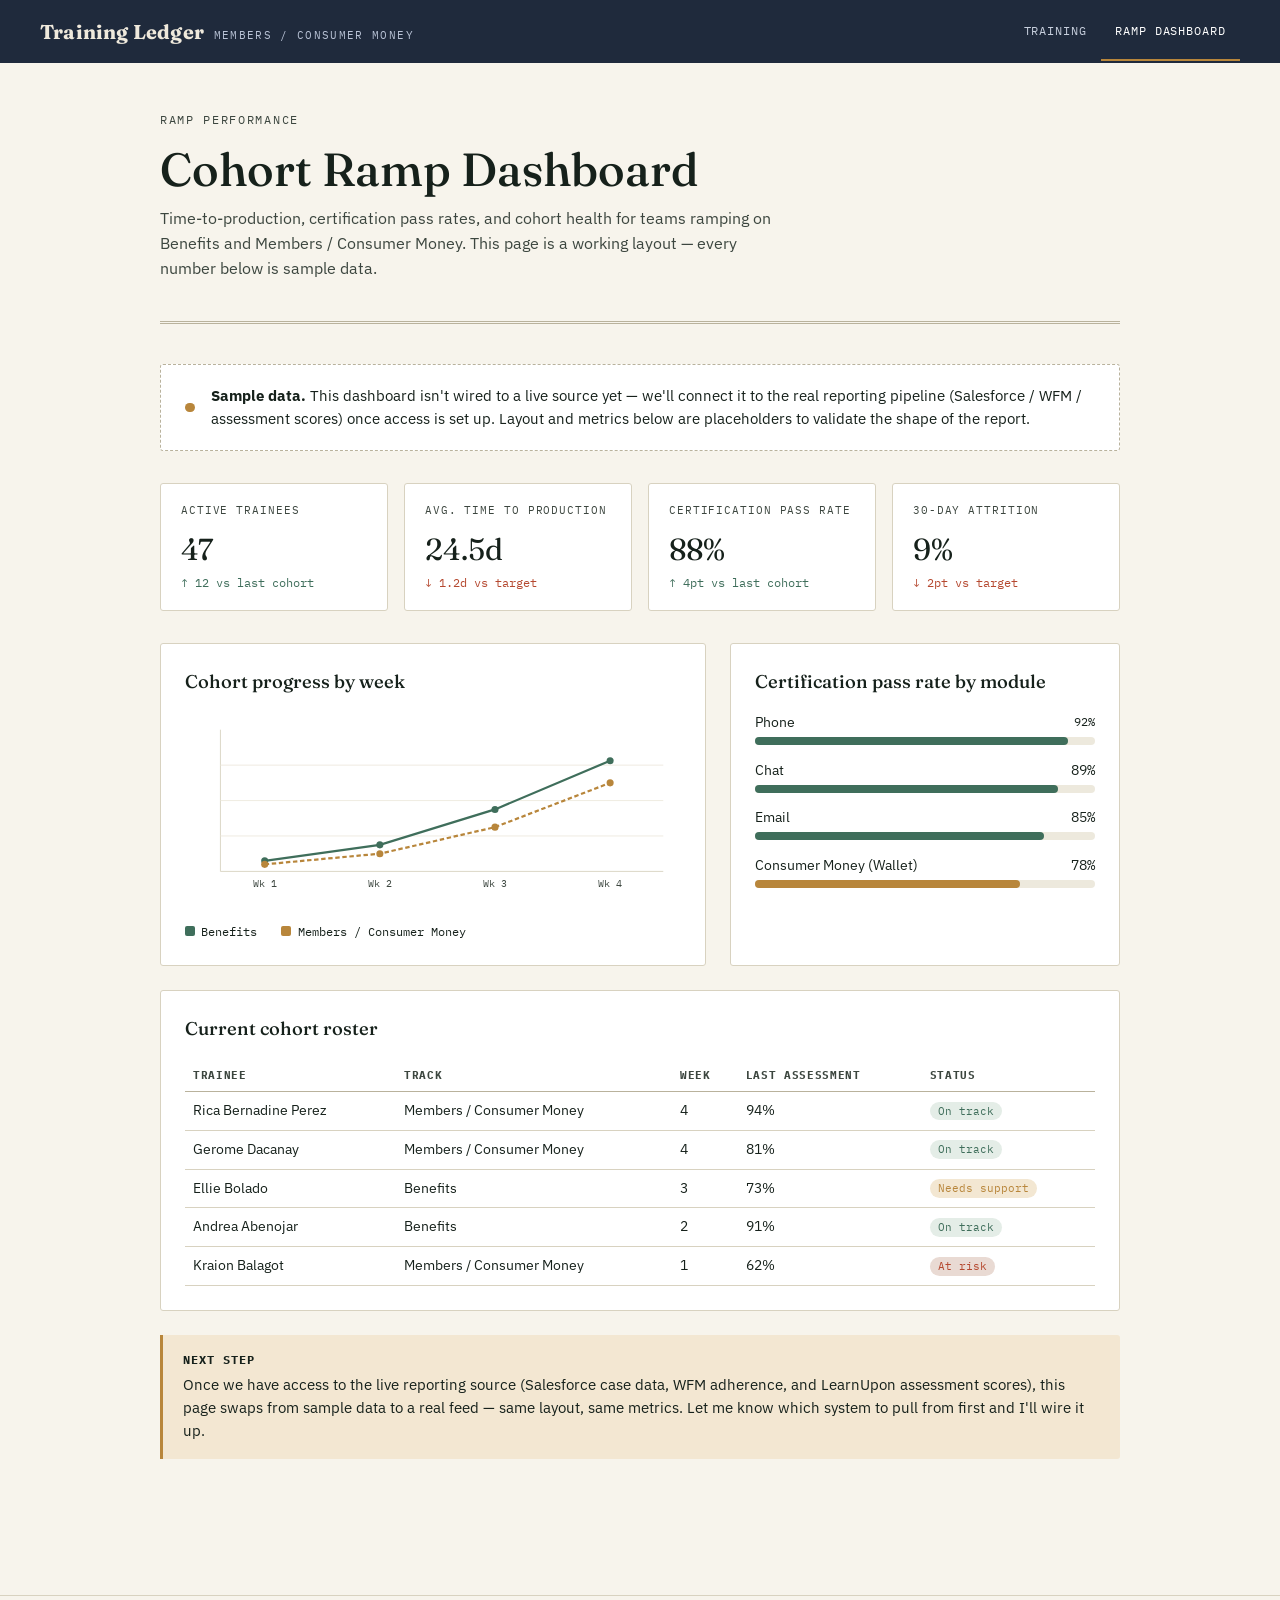
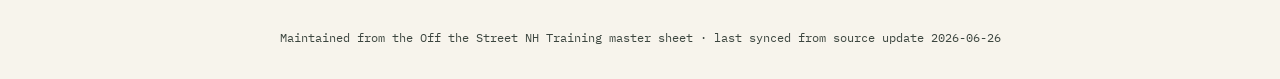
==== dashboard.html @ bc0630bf "Add files via upload" ====
<!DOCTYPE html>
<html lang="en">
<head>
<meta charset="UTF-8">
<meta name="viewport" content="width=device-width, initial-scale=1.0">
<title>Ramp Dashboard — Vendor Training Ledger</title>
<link rel="stylesheet" href="style.css">
</head>
<body>

<div class="topbar">
  <a class="topbar__brand" href="index.html">
    <strong>Training Ledger</strong>
    <span>Members / Consumer Money</span>
  </a>
  <nav class="tabs">
    <a href="index.html">Training</a>
    <a href="dashboard.html" class="active">Ramp Dashboard</a>
  </nav>
</div>

<main>
  <div class="ledger-head">
    <p class="ledger-head__eyebrow">Ramp Performance</p>
    <h1>Cohort Ramp Dashboard</h1>
    <p>Time-to-production, certification pass rates, and cohort health for teams ramping on Benefits and Members / Consumer Money. This page is a working layout — every number below is sample data.</p>
  </div>

  <div class="dash-banner">
    <span class="dash-banner__dot"></span>
    <span><b>Sample data.</b> This dashboard isn't wired to a live source yet — we'll connect it to the real reporting pipeline (Salesforce / WFM / assessment scores) once access is set up. Layout and metrics below are placeholders to validate the shape of the report.</span>
  </div>

  <div class="grid-stats">
    <div class="stat">
      <div class="stat__label">Active trainees</div>
      <div class="stat__value">47</div>
      <div class="stat__delta -up">↑ 12 vs last cohort</div>
    </div>
    <div class="stat">
      <div class="stat__label">Avg. time to production</div>
      <div class="stat__value">24.5d</div>
      <div class="stat__delta -down">↓ 1.2d vs target</div>
    </div>
    <div class="stat">
      <div class="stat__label">Certification pass rate</div>
      <div class="stat__value">88%</div>
      <div class="stat__delta -up">↑ 4pt vs last cohort</div>
    </div>
    <div class="stat">
      <div class="stat__label">30-day attrition</div>
      <div class="stat__value">9%</div>
      <div class="stat__delta -down">↓ 2pt vs target</div>
    </div>
  </div>

  <div class="panel-grid">
    <div class="panel">
      <h3>Cohort progress by week</h3>
      <svg viewBox="0 0 560 220" width="100%" role="img" aria-label="Line chart of cumulative trainees certified by week, rising from week 1 through week 4">
        <line x1="40" y1="180" x2="540" y2="180" stroke="#D8D2C0" stroke-width="1"/>
        <line x1="40" y1="20" x2="40" y2="180" stroke="#D8D2C0" stroke-width="1"/>
        <!-- gridlines -->
        <line x1="40" y1="140" x2="540" y2="140" stroke="#EDE9DD" stroke-width="1"/>
        <line x1="40" y1="100" x2="540" y2="100" stroke="#EDE9DD" stroke-width="1"/>
        <line x1="40" y1="60" x2="540" y2="60" stroke="#EDE9DD" stroke-width="1"/>
        <!-- Benefits track line (teal) -->
        <polyline points="90,168 220,150 350,110 480,55" fill="none" stroke="#3F6E5B" stroke-width="2.5"/>
        <circle cx="90" cy="168" r="4" fill="#3F6E5B"/>
        <circle cx="220" cy="150" r="4" fill="#3F6E5B"/>
        <circle cx="350" cy="110" r="4" fill="#3F6E5B"/>
        <circle cx="480" cy="55" r="4" fill="#3F6E5B"/>
        <!-- Members / Money track line (amber) -->
        <polyline points="90,172 220,160 350,130 480,80" fill="none" stroke="#B8863B" stroke-width="2.5" stroke-dasharray="5 3"/>
        <circle cx="90" cy="172" r="4" fill="#B8863B"/>
        <circle cx="220" cy="160" r="4" fill="#B8863B"/>
        <circle cx="350" cy="130" r="4" fill="#B8863B"/>
        <circle cx="480" cy="80" r="4" fill="#B8863B"/>
        <!-- x labels -->
        <text x="90" y="198" font-family="IBM Plex Mono" font-size="11" fill="#3C463F" text-anchor="middle">Wk 1</text>
        <text x="220" y="198" font-family="IBM Plex Mono" font-size="11" fill="#3C463F" text-anchor="middle">Wk 2</text>
        <text x="350" y="198" font-family="IBM Plex Mono" font-size="11" fill="#3C463F" text-anchor="middle">Wk 3</text>
        <text x="480" y="198" font-family="IBM Plex Mono" font-size="11" fill="#3C463F" text-anchor="middle">Wk 4</text>
      </svg>
      <div style="display:flex; gap:1.5rem; font-family:var(--font-mono); font-size:.78rem; margin-top:.5rem;">
        <span><span style="display:inline-block;width:10px;height:10px;background:#3F6E5B;border-radius:2px;margin-right:.4rem;"></span>Benefits</span>
        <span><span style="display:inline-block;width:10px;height:10px;background:#B8863B;border-radius:2px;margin-right:.4rem;"></span>Members / Consumer Money</span>
      </div>
    </div>

    <div class="panel">
      <h3>Certification pass rate by module</h3>
      <div style="display:flex; flex-direction:column; gap:.9rem; font-size:.85rem;">
        <div>
          <div style="display:flex; justify-content:space-between; margin-bottom:.25rem;"><span>Phone</span><span class="stat__delta" style="font-family:var(--font-mono);">92%</span></div>
          <div style="background:#EDE9DD; border-radius:99px; height:8px;"><div style="width:92%; background:var(--teal); height:8px; border-radius:99px;"></div></div>
        </div>
        <div>
          <div style="display:flex; justify-content:space-between; margin-bottom:.25rem;"><span>Chat</span><span style="font-family:var(--font-mono);">89%</span></div>
          <div style="background:#EDE9DD; border-radius:99px; height:8px;"><div style="width:89%; background:var(--teal); height:8px; border-radius:99px;"></div></div>
        </div>
        <div>
          <div style="display:flex; justify-content:space-between; margin-bottom:.25rem;"><span>Email</span><span style="font-family:var(--font-mono);">85%</span></div>
          <div style="background:#EDE9DD; border-radius:99px; height:8px;"><div style="width:85%; background:var(--teal); height:8px; border-radius:99px;"></div></div>
        </div>
        <div>
          <div style="display:flex; justify-content:space-between; margin-bottom:.25rem;"><span>Consumer Money (Wallet)</span><span style="font-family:var(--font-mono);">78%</span></div>
          <div style="background:#EDE9DD; border-radius:99px; height:8px;"><div style="width:78%; background:var(--amber); height:8px; border-radius:99px;"></div></div>
        </div>
      </div>
    </div>
  </div>

  <div class="panel">
    <h3>Current cohort roster</h3>
    <table class="roster">
      <thead>
        <tr><th>Trainee</th><th>Track</th><th>Week</th><th>Last assessment</th><th>Status</th></tr>
      </thead>
      <tbody>
        <tr><td>Rica Bernadine Perez</td><td>Members / Consumer Money</td><td>4</td><td>94%</td><td><span class="pill -green">On track</span></td></tr>
        <tr><td>Gerome Dacanay</td><td>Members / Consumer Money</td><td>4</td><td>81%</td><td><span class="pill -green">On track</span></td></tr>
        <tr><td>Ellie Bolado</td><td>Benefits</td><td>3</td><td>73%</td><td><span class="pill -amber">Needs support</span></td></tr>
        <tr><td>Andrea Abenojar</td><td>Benefits</td><td>2</td><td>91%</td><td><span class="pill -green">On track</span></td></tr>
        <tr><td>Kraion Balagot</td><td>Members / Consumer Money</td><td>1</td><td>62%</td><td><span class="pill -red">At risk</span></td></tr>
      </tbody>
    </table>
  </div>

  <div class="note">
    <strong>Next step</strong>
    Once we have access to the live reporting source (Salesforce case data, WFM adherence, and LearnUpon assessment scores), this page swaps from sample data to a real feed — same layout, same metrics. Let me know which system to pull from first and I'll wire it up.
  </div>
</main>

<footer>
  Maintained from the Off the Street NH Training master sheet · last synced from source update 2026-06-26
</footer>

</body>
</html>
---- style.css ----
/* ============================================================
   Vendor Training Ledger — shared design system
   ============================================================ */

@import url('https://fonts.googleapis.com/css2?family=Fraunces:opsz,wght@9..144,400;9..144,500;9..144,600&family=IBM+Plex+Sans:wght@400;500;600;700&family=IBM+Plex+Mono:wght@400;500;600&display=swap');

:root{
  --ink: #16211B;
  --ink-soft: #3C463F;
  --paper: #F7F4EC;
  --paper-raised: #FFFFFF;
  --line: #D8D2C0;
  --line-strong: #B9B29C;
  --navy: #1F2A3C;
  --navy-soft: #33455F;
  --teal: #3F6E5B;
  --teal-tint: #E4EDE7;
  --amber: #B8863B;
  --amber-tint: #F3E7D2;
  --red-tint: #E9DAD3;

  --font-display: 'Fraunces', serif;
  --font-body: 'IBM Plex Sans', sans-serif;
  --font-mono: 'IBM Plex Mono', monospace;

  --radius: 3px;
}

*{ box-sizing: border-box; }

html{ scroll-behavior: smooth; }

body{
  margin: 0;
  background: var(--paper);
  color: var(--ink);
  font-family: var(--font-body);
  font-size: 16px;
  line-height: 1.55;
  -webkit-font-smoothing: antialiased;
}

a{ color: var(--teal); text-decoration-thickness: 1px; }
a:hover{ color: var(--navy); }
a:focus-visible, button:focus-visible, summary:focus-visible{
  outline: 2px solid var(--amber);
  outline-offset: 2px;
}

/* ---------- Top bar / ledger tabs ---------- */

.topbar{
  background: var(--navy);
  color: #EFE9DC;
  padding: 0 clamp(1rem, 4vw, 2.5rem);
  display: flex;
  align-items: center;
  justify-content: space-between;
  flex-wrap: wrap;
  gap: .75rem;
}

.topbar__brand{
  display: flex;
  align-items: baseline;
  gap: .6rem;
  padding: 1rem 0;
  text-decoration: none;
  color: #EFE9DC;
}
.topbar__brand strong{
  font-family: var(--font-display);
  font-size: 1.25rem;
  letter-spacing: .01em;
}
.topbar__brand span{
  font-family: var(--font-mono);
  font-size: .7rem;
  color: #B9C3D6;
  text-transform: uppercase;
  letter-spacing: .12em;
}

.tabs{
  display: flex;
  gap: 0;
  flex-wrap: wrap;
}
.tabs a{
  font-family: var(--font-mono);
  font-size: .78rem;
  text-transform: uppercase;
  letter-spacing: .07em;
  color: #C7CFDD;
  text-decoration: none;
  padding: 1.15rem .9rem;
  border-bottom: 2px solid transparent;
  transition: color .15s ease, border-color .15s ease;
}
.tabs a:hover{ color: #fff; }
.tabs a.active{
  color: #fff;
  border-bottom-color: var(--amber);
}

/* ---------- Layout shell ---------- */

main{
  max-width: 1040px;
  margin: 0 auto;
  padding: clamp(1.5rem, 4vw, 3rem) clamp(1rem, 4vw, 2.5rem) 6rem;
}

/* ---------- Ledger header (per-page masthead) ---------- */

.ledger-head{
  border-bottom: 3px double var(--line-strong);
  padding-bottom: 1.5rem;
  margin-bottom: 2.5rem;
}
.ledger-head__eyebrow{
  font-family: var(--font-mono);
  font-size: .75rem;
  letter-spacing: .14em;
  text-transform: uppercase;
  color: var(--ink-soft);
  margin: 0 0 .6rem;
}
.ledger-head h1{
  font-family: var(--font-display);
  font-weight: 500;
  font-size: clamp(2rem, 4vw, 2.9rem);
  margin: 0 0 .75rem;
  line-height: 1.05;
}
.ledger-head p{
  max-width: 62ch;
  color: var(--ink-soft);
  margin: 0 0 1rem;
}
.ledger-head__meta{
  display: flex;
  flex-wrap: wrap;
  gap: 1.5rem;
  font-family: var(--font-mono);
  font-size: .8rem;
  color: var(--ink-soft);
}
.ledger-head__meta b{ color: var(--ink); }

/* ---------- Track cards (index page) ---------- */

.tracks{
  display: grid;
  grid-template-columns: repeat(auto-fit, minmax(280px, 1fr));
  gap: 1.25rem;
  margin: 2rem 0 3rem;
}
.track-card{
  background: var(--paper-raised);
  border: 1px solid var(--line);
  border-radius: var(--radius);
  padding: 1.75rem;
  display: flex;
  flex-direction: column;
  gap: .85rem;
  text-decoration: none;
  color: var(--ink);
  position: relative;
  overflow: hidden;
  transition: border-color .15s ease, transform .15s ease;
}
.track-card:hover{
  border-color: var(--line-strong);
  transform: translateY(-2px);
}
.track-card::before{
  content: '';
  position: absolute;
  top: 0; left: 0; right: 0;
  height: 5px;
}
.track-card.-benefits::before{ background: var(--teal); }
.track-card.-money::before{ background: var(--amber); }
.track-card.-dashboard::before{ background: var(--line-strong); }

.track-card__tag{
  font-family: var(--font-mono);
  font-size: .7rem;
  text-transform: uppercase;
  letter-spacing: .1em;
  width: fit-content;
  padding: .2rem .55rem;
  border-radius: 999px;
}
.track-card.-benefits .track-card__tag{ background: var(--teal-tint); color: var(--teal); }
.track-card.-money .track-card__tag{ background: var(--amber-tint); color: var(--amber); }
.track-card.-dashboard .track-card__tag{ background: #EDEDED; color: #6B6B6B; }

.track-card h2{
  font-family: var(--font-display);
  font-size: 1.5rem;
  margin: 0;
  font-weight: 500;
}
.track-card p{ color: var(--ink-soft); margin: 0; font-size: .95rem; }
.track-card__foot{
  margin-top: auto;
  font-family: var(--font-mono);
  font-size: .78rem;
  color: var(--ink-soft);
  display: flex;
  justify-content: space-between;
  padding-top: .75rem;
  border-top: 1px solid var(--line);
}

/* ---------- Overview ledger table ---------- */

.statement{
  width: 100%;
  border-collapse: collapse;
  margin: 0 0 2.5rem;
  font-size: .95rem;
}
.statement caption{
  text-align: left;
  font-family: var(--font-mono);
  font-size: .75rem;
  text-transform: uppercase;
  letter-spacing: .1em;
  color: var(--ink-soft);
  margin-bottom: .6rem;
}
.statement th{
  text-align: left;
  font-family: var(--font-mono);
  font-size: .72rem;
  text-transform: uppercase;
  letter-spacing: .08em;
  color: var(--ink-soft);
  border-bottom: 1px solid var(--line-strong);
  padding: .5rem .6rem;
}
.statement td{
  border-bottom: 1px solid var(--line);
  padding: .7rem .6rem;
  vertical-align: top;
}
.statement tr:last-child td{ border-bottom: 1px solid var(--line-strong); }
.statement td.-week{
  font-family: var(--font-mono);
  font-weight: 600;
  white-space: nowrap;
}

/* ---------- Week ledger (collapsible) ---------- */

.week{
  border: 1px solid var(--line);
  border-radius: var(--radius);
  margin-bottom: 1rem;
  background: var(--paper-raised);
  overflow: hidden;
}
.week summary{
  cursor: pointer;
  list-style: none;
  padding: 1rem 1.25rem;
  display: flex;
  align-items: baseline;
  justify-content: space-between;
  gap: 1rem;
  background: var(--paper);
  font-family: var(--font-mono);
}
.week summary::-webkit-details-marker{ display: none; }
.week summary::after{
  content: '+';
  font-size: 1.1rem;
  color: var(--ink-soft);
  margin-left: auto;
  flex-shrink: 0;
}
.week[open] summary::after{ content: '–'; }
.week summary .week__title{
  font-family: var(--font-display);
  font-size: 1.2rem;
  color: var(--ink);
}
.week summary .week__sub{
  font-size: .78rem;
  color: var(--ink-soft);
  text-transform: uppercase;
  letter-spacing: .06em;
}

.day-block{
  padding: 0 1.25rem;
}
.day-block h4{
  font-family: var(--font-mono);
  font-size: .75rem;
  text-transform: uppercase;
  letter-spacing: .1em;
  color: var(--amber);
  margin: 1.25rem 0 .5rem;
  padding-top: 1rem;
  border-top: 1px solid var(--line);
}
.day-block:first-of-type h4{ border-top: none; padding-top: 0; margin-top: 1rem; }

.ledger-line{
  display: grid;
  grid-template-columns: 1fr auto;
  gap: .25rem 1rem;
  padding: .55rem 0;
  border-bottom: 1px dotted var(--line);
  align-items: baseline;
}
.ledger-line:last-child{ border-bottom: none; }
.ledger-line__topic{ font-weight: 500; }
.ledger-line__material{
  grid-column: 1 / -1;
  font-size: .85rem;
  color: var(--ink-soft);
}
.ledger-line__material em{ color: var(--teal); font-style: normal; }
.ledger-line__dur{
  font-family: var(--font-mono);
  font-size: .82rem;
  color: var(--ink-soft);
  white-space: nowrap;
}

.week-total{
  display: flex;
  justify-content: flex-end;
  font-family: var(--font-mono);
  font-size: .8rem;
  padding: .85rem 1.25rem;
  border-top: 2px solid var(--ink);
  margin-top: .5rem;
  color: var(--ink);
  background: var(--paper);
}
.week-total b{ margin-left: .5rem; }

/* ---------- Callouts / notes ---------- */

.note{
  border-left: 3px solid var(--amber);
  background: var(--amber-tint);
  padding: 1rem 1.25rem;
  border-radius: 0 var(--radius) var(--radius) 0;
  font-size: .92rem;
  margin: 1.5rem 0 2.5rem;
}
.note strong{ display: block; margin-bottom: .3rem; font-family: var(--font-mono); font-size: .75rem; text-transform: uppercase; letter-spacing: .08em; }
.note a{ font-weight: 600; }

/* ---------- Dashboard ---------- */

.dash-banner{
  border: 1px dashed var(--line-strong);
  background: var(--paper-raised);
  border-radius: var(--radius);
  padding: 1.25rem 1.5rem;
  display: flex;
  align-items: center;
  gap: 1rem;
  margin-bottom: 2rem;
  font-size: .92rem;
}
.dash-banner__dot{
  width: .6rem; height: .6rem; border-radius: 50%;
  background: var(--amber); flex-shrink: 0;
}

.grid-stats{
  display: grid;
  grid-template-columns: repeat(auto-fit, minmax(190px, 1fr));
  gap: 1rem;
  margin-bottom: 2rem;
}
.stat{
  background: var(--paper-raised);
  border: 1px solid var(--line);
  border-radius: var(--radius);
  padding: 1.1rem 1.25rem;
}
.stat__label{
  font-family: var(--font-mono);
  font-size: .7rem;
  text-transform: uppercase;
  letter-spacing: .08em;
  color: var(--ink-soft);
  margin-bottom: .4rem;
}
.stat__value{
  font-family: var(--font-display);
  font-size: 1.9rem;
}
.stat__delta{ font-family: var(--font-mono); font-size: .78rem; }
.stat__delta.-up{ color: var(--teal); }
.stat__delta.-down{ color: #B5482F; }

.panel{
  background: var(--paper-raised);
  border: 1px solid var(--line);
  border-radius: var(--radius);
  padding: 1.5rem;
  margin-bottom: 1.5rem;
}
.panel h3{
  font-family: var(--font-display);
  font-weight: 500;
  font-size: 1.15rem;
  margin: 0 0 1rem;
}
.panel-grid{
  display: grid;
  grid-template-columns: 1.4fr 1fr;
  gap: 1.5rem;
}
@media (max-width: 760px){ .panel-grid{ grid-template-columns: 1fr; } }

table.roster{ width: 100%; border-collapse: collapse; font-size: .88rem; }
table.roster th{
  text-align: left; font-family: var(--font-mono); font-size: .68rem;
  text-transform: uppercase; letter-spacing: .06em; color: var(--ink-soft);
  border-bottom: 1px solid var(--line-strong); padding: .45rem .5rem;
}
table.roster td{ padding: .5rem; border-bottom: 1px solid var(--line); }
.pill{
  font-family: var(--font-mono);
  font-size: .7rem;
  padding: .15rem .5rem;
  border-radius: 999px;
  white-space: nowrap;
}
.pill.-green{ background: var(--teal-tint); color: var(--teal); }
.pill.-amber{ background: var(--amber-tint); color: var(--amber); }
.pill.-red{ background: var(--red-tint); color: #B5482F; }

/* ---------- Footer ---------- */

footer{
  border-top: 1px solid var(--line);
  padding: 2rem clamp(1rem, 4vw, 2.5rem);
  font-family: var(--font-mono);
  font-size: .78rem;
  color: var(--ink-soft);
  text-align: center;
}

/* ---------- Reduced motion ---------- */
@media (prefers-reduced-motion: reduce){
  html{ scroll-behavior: auto; }
  .track-card{ transition: none; }
}
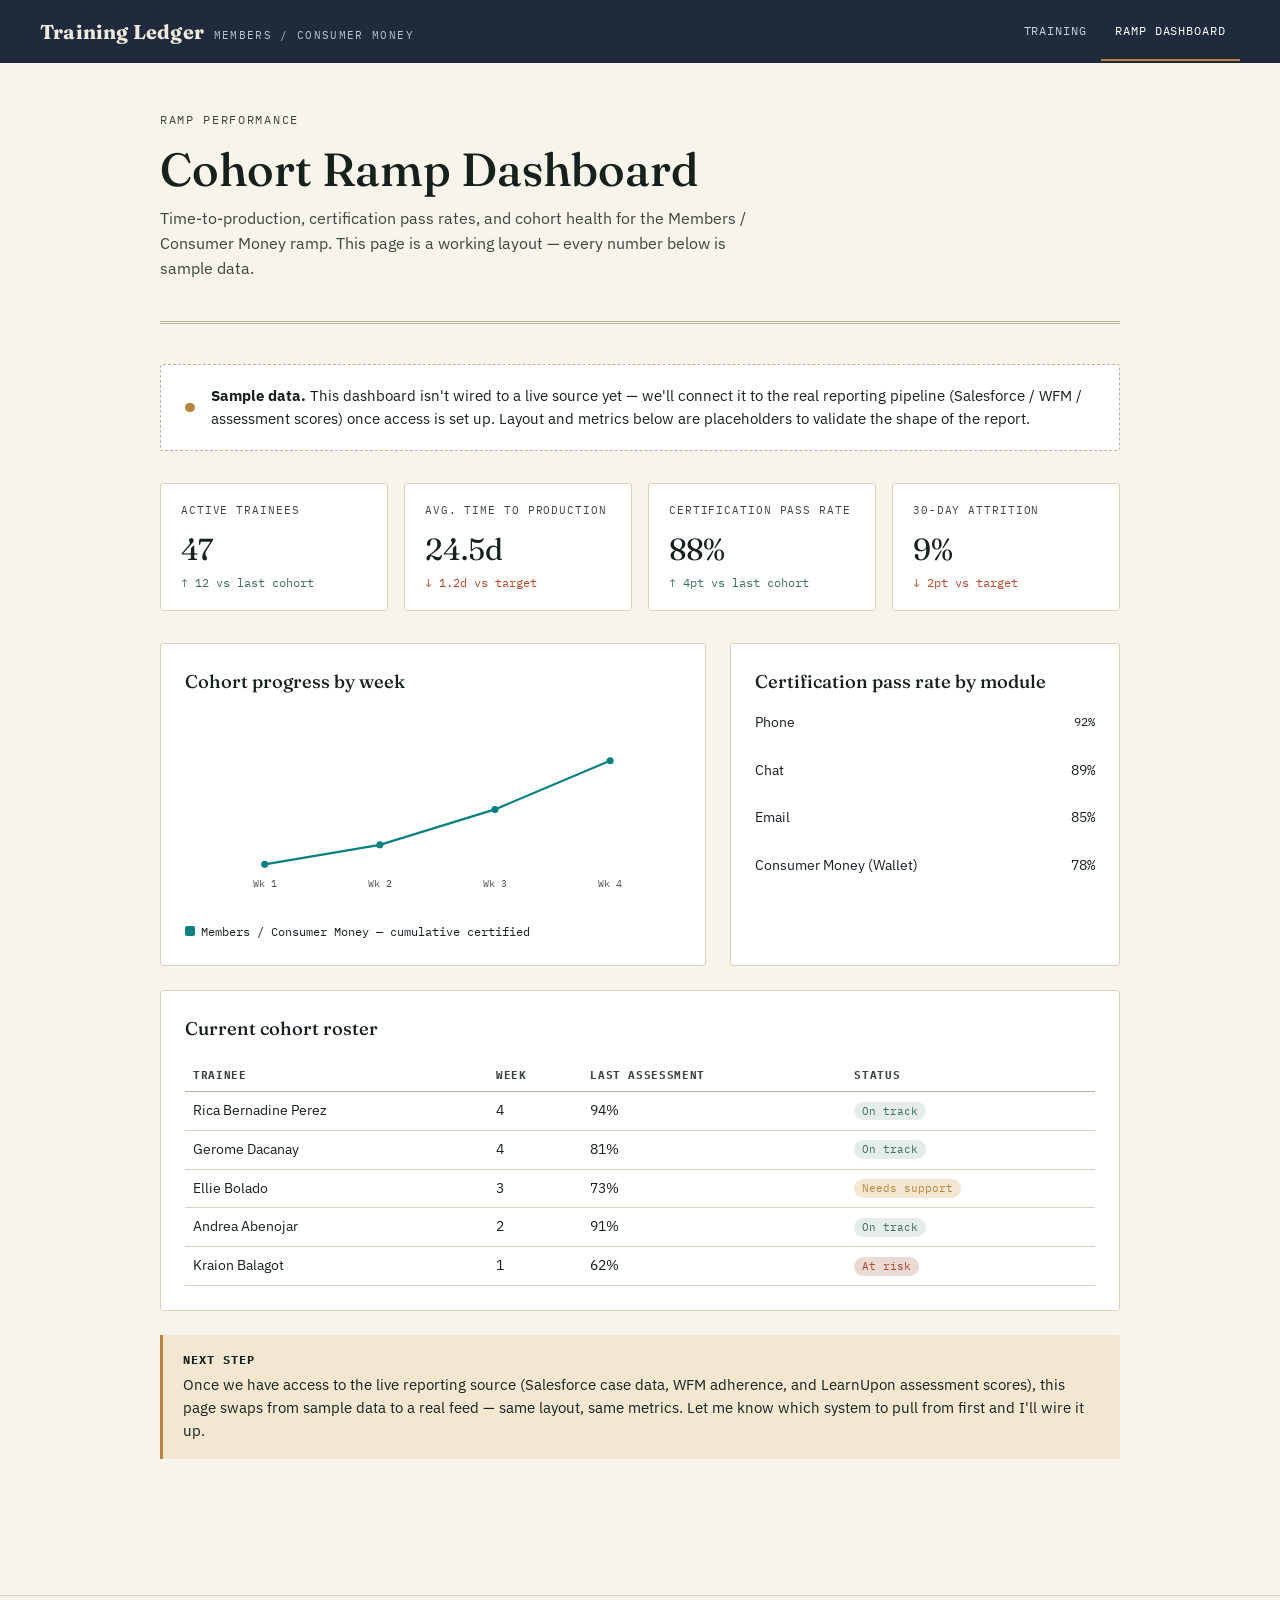
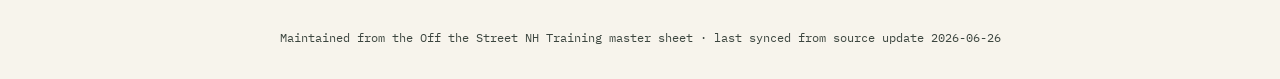
==== commit 7f0dc22d: "Refine cohort dashboard layout and metrics Updated text and styling for cohort dashboard, including " ====
--- a/dashboard.html
+++ b/dashboard.html
@@ -23,7 +23,7 @@
   <div class="ledger-head">
     <p class="ledger-head__eyebrow">Ramp Performance</p>
     <h1>Cohort Ramp Dashboard</h1>
-    <p>Time-to-production, certification pass rates, and cohort health for teams ramping on Benefits and Members / Consumer Money. This page is a working layout — every number below is sample data.</p>
+    <p>Time-to-production, certification pass rates, and cohort health for the Members / Consumer Money ramp. This page is a working layout — every number below is sample data.</p>
   </div>
 
   <div class="dash-banner">
@@ -58,33 +58,26 @@
     <div class="panel">
       <h3>Cohort progress by week</h3>
       <svg viewBox="0 0 560 220" width="100%" role="img" aria-label="Line chart of cumulative trainees certified by week, rising from week 1 through week 4">
-        <line x1="40" y1="180" x2="540" y2="180" stroke="#D8D2C0" stroke-width="1"/>
-        <line x1="40" y1="20" x2="40" y2="180" stroke="#D8D2C0" stroke-width="1"/>
+        <line x1="40" y1="180" x2="540" y2="180" stroke="var(--salt-500)" stroke-width="1"/>
+        <line x1="40" y1="20" x2="40" y2="180" stroke="var(--salt-500)" stroke-width="1"/>
         <!-- gridlines -->
-        <line x1="40" y1="140" x2="540" y2="140" stroke="#EDE9DD" stroke-width="1"/>
-        <line x1="40" y1="100" x2="540" y2="100" stroke="#EDE9DD" stroke-width="1"/>
-        <line x1="40" y1="60" x2="540" y2="60" stroke="#EDE9DD" stroke-width="1"/>
-        <!-- Benefits track line (teal) -->
-        <polyline points="90,168 220,150 350,110 480,55" fill="none" stroke="#3F6E5B" stroke-width="2.5"/>
-        <circle cx="90" cy="168" r="4" fill="#3F6E5B"/>
-        <circle cx="220" cy="150" r="4" fill="#3F6E5B"/>
-        <circle cx="350" cy="110" r="4" fill="#3F6E5B"/>
-        <circle cx="480" cy="55" r="4" fill="#3F6E5B"/>
-        <!-- Members / Money track line (amber) -->
-        <polyline points="90,172 220,160 350,130 480,80" fill="none" stroke="#B8863B" stroke-width="2.5" stroke-dasharray="5 3"/>
-        <circle cx="90" cy="172" r="4" fill="#B8863B"/>
-        <circle cx="220" cy="160" r="4" fill="#B8863B"/>
-        <circle cx="350" cy="130" r="4" fill="#B8863B"/>
-        <circle cx="480" cy="80" r="4" fill="#B8863B"/>
+        <line x1="40" y1="140" x2="540" y2="140" stroke="var(--salt-400)" stroke-width="1"/>
+        <line x1="40" y1="100" x2="540" y2="100" stroke="var(--salt-400)" stroke-width="1"/>
+        <line x1="40" y1="60" x2="540" y2="60" stroke="var(--salt-400)" stroke-width="1"/>
+        <!-- Members / Money track line -->
+        <polyline points="90,172 220,150 350,110 480,55" fill="none" stroke="#0A8080" stroke-width="2.5"/>
+        <circle cx="90" cy="172" r="4" fill="#0A8080"/>
+        <circle cx="220" cy="150" r="4" fill="#0A8080"/>
+        <circle cx="350" cy="110" r="4" fill="#0A8080"/>
+        <circle cx="480" cy="55" r="4" fill="#0A8080"/>
         <!-- x labels -->
-        <text x="90" y="198" font-family="IBM Plex Mono" font-size="11" fill="#3C463F" text-anchor="middle">Wk 1</text>
-        <text x="220" y="198" font-family="IBM Plex Mono" font-size="11" fill="#3C463F" text-anchor="middle">Wk 2</text>
-        <text x="350" y="198" font-family="IBM Plex Mono" font-size="11" fill="#3C463F" text-anchor="middle">Wk 3</text>
-        <text x="480" y="198" font-family="IBM Plex Mono" font-size="11" fill="#3C463F" text-anchor="middle">Wk 4</text>
+        <text x="90" y="198" font-family="IBM Plex Mono" font-size="11" fill="#525257" text-anchor="middle">Wk 1</text>
+        <text x="220" y="198" font-family="IBM Plex Mono" font-size="11" fill="#525257" text-anchor="middle">Wk 2</text>
+        <text x="350" y="198" font-family="IBM Plex Mono" font-size="11" fill="#525257" text-anchor="middle">Wk 3</text>
+        <text x="480" y="198" font-family="IBM Plex Mono" font-size="11" fill="#525257" text-anchor="middle">Wk 4</text>
       </svg>
       <div style="display:flex; gap:1.5rem; font-family:var(--font-mono); font-size:.78rem; margin-top:.5rem;">
-        <span><span style="display:inline-block;width:10px;height:10px;background:#3F6E5B;border-radius:2px;margin-right:.4rem;"></span>Benefits</span>
-        <span><span style="display:inline-block;width:10px;height:10px;background:#B8863B;border-radius:2px;margin-right:.4rem;"></span>Members / Consumer Money</span>
+        <span><span style="display:inline-block;width:10px;height:10px;background:#0A8080;border-radius:2px;margin-right:.4rem;"></span>Members / Consumer Money — cumulative certified</span>
       </div>
     </div>
 
@@ -93,19 +86,19 @@
       <div style="display:flex; flex-direction:column; gap:.9rem; font-size:.85rem;">
         <div>
           <div style="display:flex; justify-content:space-between; margin-bottom:.25rem;"><span>Phone</span><span class="stat__delta" style="font-family:var(--font-mono);">92%</span></div>
-          <div style="background:#EDE9DD; border-radius:99px; height:8px;"><div style="width:92%; background:var(--teal); height:8px; border-radius:99px;"></div></div>
+          <div style="background:var(--salt-400); border-radius:99px; height:8px;"><div style="width:92%; background:var(--kale); height:8px; border-radius:99px;"></div></div>
         </div>
         <div>
           <div style="display:flex; justify-content:space-between; margin-bottom:.25rem;"><span>Chat</span><span style="font-family:var(--font-mono);">89%</span></div>
-          <div style="background:#EDE9DD; border-radius:99px; height:8px;"><div style="width:89%; background:var(--teal); height:8px; border-radius:99px;"></div></div>
+          <div style="background:var(--salt-400); border-radius:99px; height:8px;"><div style="width:89%; background:var(--kale); height:8px; border-radius:99px;"></div></div>
         </div>
         <div>
           <div style="display:flex; justify-content:space-between; margin-bottom:.25rem;"><span>Email</span><span style="font-family:var(--font-mono);">85%</span></div>
-          <div style="background:#EDE9DD; border-radius:99px; height:8px;"><div style="width:85%; background:var(--teal); height:8px; border-radius:99px;"></div></div>
+          <div style="background:var(--salt-400); border-radius:99px; height:8px;"><div style="width:85%; background:var(--kale); height:8px; border-radius:99px;"></div></div>
         </div>
         <div>
           <div style="display:flex; justify-content:space-between; margin-bottom:.25rem;"><span>Consumer Money (Wallet)</span><span style="font-family:var(--font-mono);">78%</span></div>
-          <div style="background:#EDE9DD; border-radius:99px; height:8px;"><div style="width:78%; background:var(--amber); height:8px; border-radius:99px;"></div></div>
+          <div style="background:var(--salt-400); border-radius:99px; height:8px;"><div style="width:78%; background:var(--guava); height:8px; border-radius:99px;"></div></div>
         </div>
       </div>
     </div>
@@ -115,14 +108,14 @@
     <h3>Current cohort roster</h3>
     <table class="roster">
       <thead>
-        <tr><th>Trainee</th><th>Track</th><th>Week</th><th>Last assessment</th><th>Status</th></tr>
+        <tr><th>Trainee</th><th>Week</th><th>Last assessment</th><th>Status</th></tr>
       </thead>
       <tbody>
-        <tr><td>Rica Bernadine Perez</td><td>Members / Consumer Money</td><td>4</td><td>94%</td><td><span class="pill -green">On track</span></td></tr>
-        <tr><td>Gerome Dacanay</td><td>Members / Consumer Money</td><td>4</td><td>81%</td><td><span class="pill -green">On track</span></td></tr>
-        <tr><td>Ellie Bolado</td><td>Benefits</td><td>3</td><td>73%</td><td><span class="pill -amber">Needs support</span></td></tr>
-        <tr><td>Andrea Abenojar</td><td>Benefits</td><td>2</td><td>91%</td><td><span class="pill -green">On track</span></td></tr>
-        <tr><td>Kraion Balagot</td><td>Members / Consumer Money</td><td>1</td><td>62%</td><td><span class="pill -red">At risk</span></td></tr>
+        <tr><td>Rica Bernadine Perez</td><td>4</td><td>94%</td><td><span class="pill -green">On track</span></td></tr>
+        <tr><td>Gerome Dacanay</td><td>4</td><td>81%</td><td><span class="pill -green">On track</span></td></tr>
+        <tr><td>Ellie Bolado</td><td>3</td><td>73%</td><td><span class="pill -amber">Needs support</span></td></tr>
+        <tr><td>Andrea Abenojar</td><td>2</td><td>91%</td><td><span class="pill -green">On track</span></td></tr>
+        <tr><td>Kraion Balagot</td><td>1</td><td>62%</td><td><span class="pill -red">At risk</span></td></tr>
       </tbody>
     </table>
   </div>
--- a/style.css
+++ b/style.css
@@ -326,6 +326,9 @@
   color: var(--ink-soft);
 }
 .ledger-line__material em{ color: var(--teal); font-style: normal; }
+.ledger-line__material a{ color: var(--teal); }
+.ledger-line__topic a{ color: var(--ink); text-decoration-color: var(--line-strong); }
+.ledger-line__topic a:hover{ color: var(--teal); text-decoration-color: var(--teal); }
 .ledger-line__dur{
   font-family: var(--font-mono);
   font-size: .82rem;
